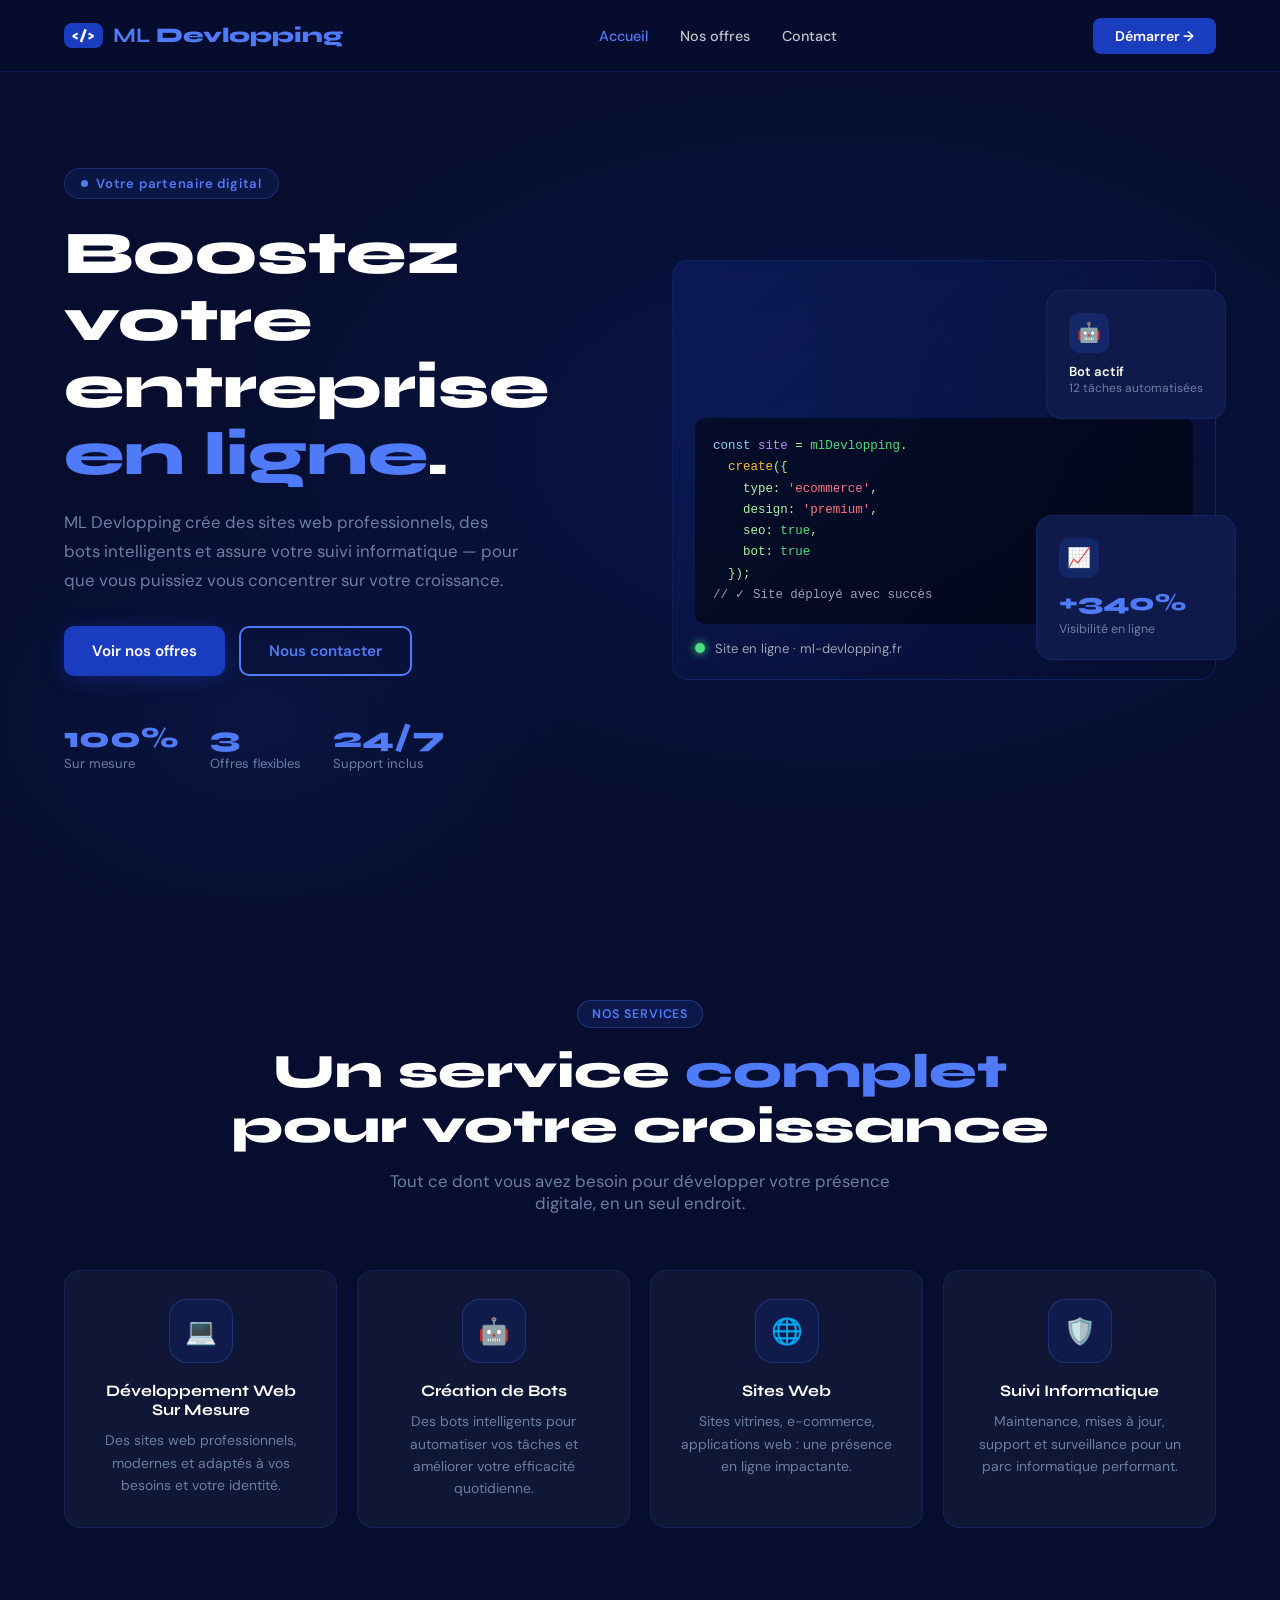
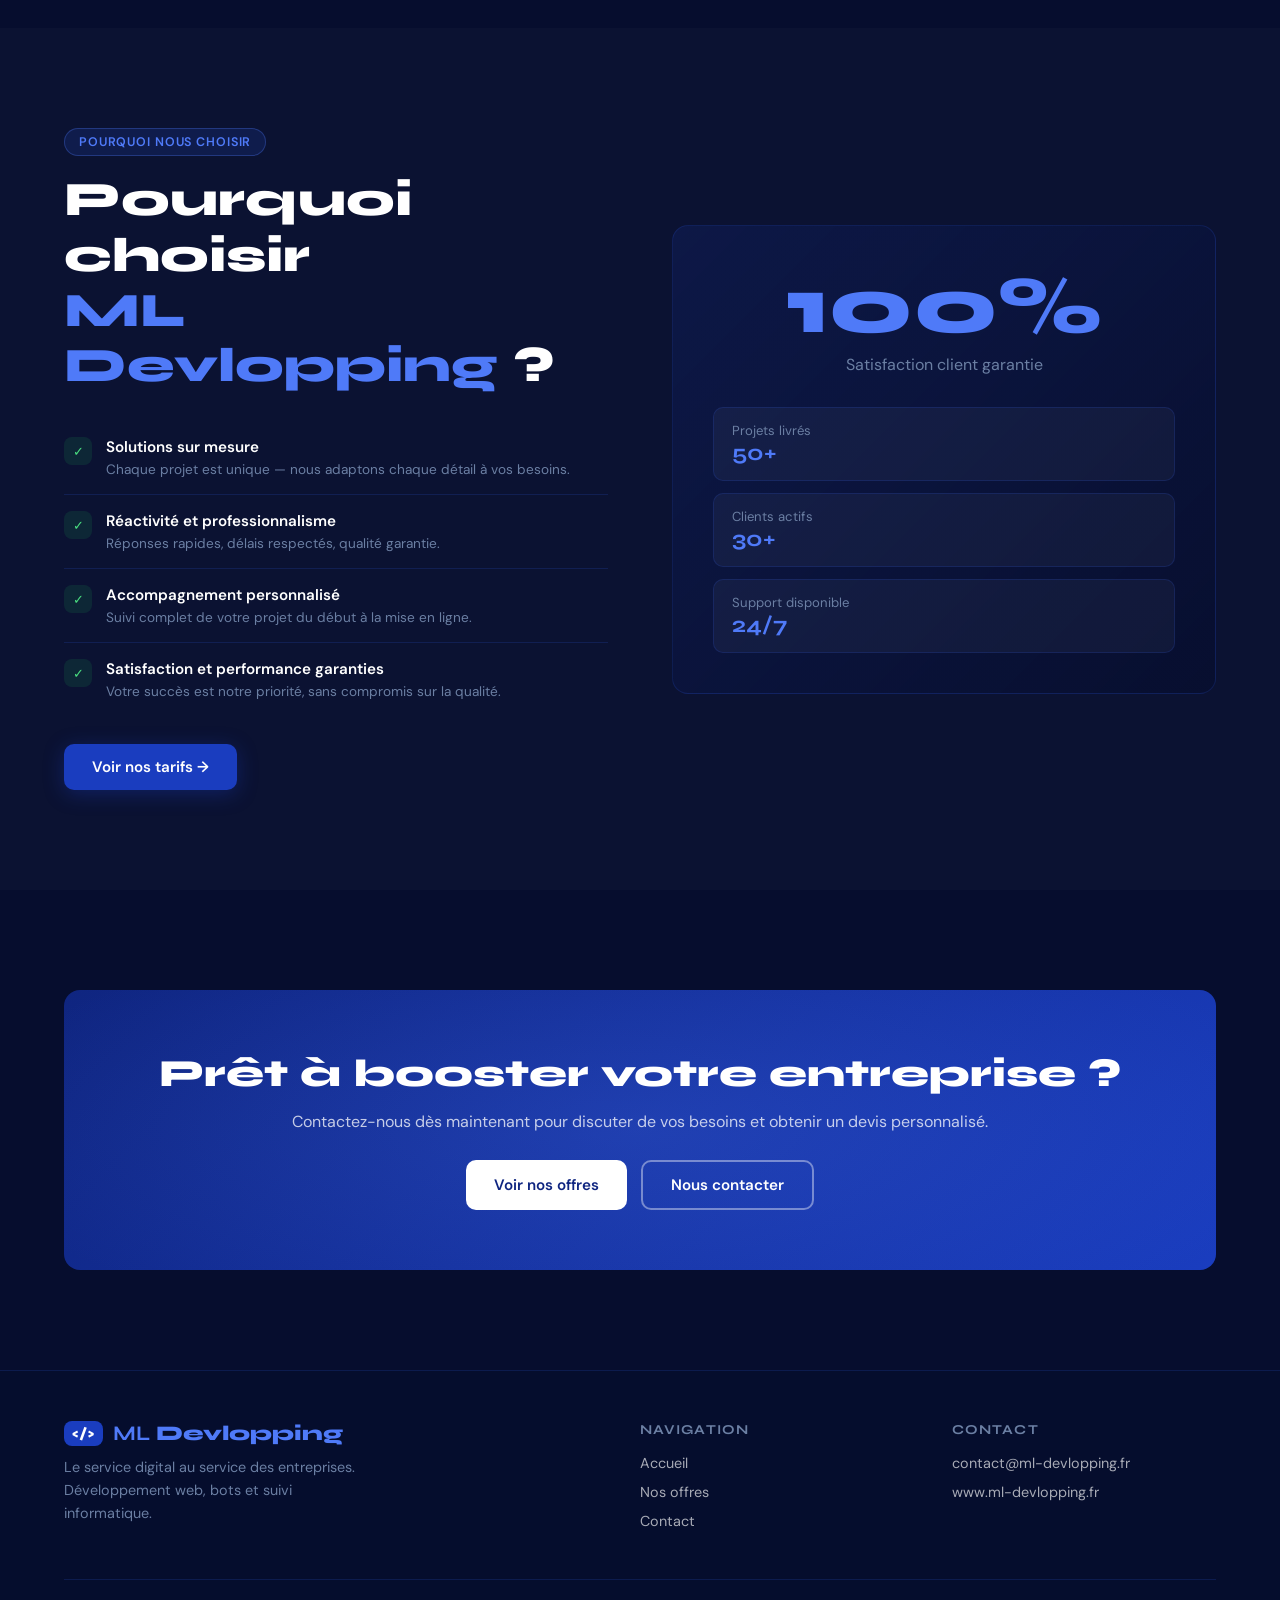
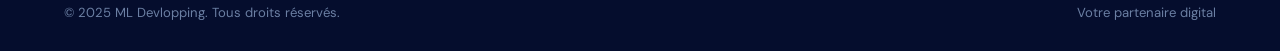
==== index.html @ a1ba8289 "Add files via upload" ====
<!DOCTYPE html>
<html lang="fr">
<head>
  <meta charset="UTF-8" />
  <meta name="viewport" content="width=device-width, initial-scale=1.0" />
  <title>ML Devlopping — Votre partenaire digital</title>
  <link rel="stylesheet" href="style.css" />
  <style>
    /* ── HERO ── */
    .hero {
      min-height: 100vh;
      display: flex; align-items: center;
      padding: 120px 5vw 80px;
      position: relative; overflow: hidden;
    }
    .hero-bg {
      position: absolute; inset: 0; z-index: 0;
      background:
        radial-gradient(ellipse 70% 60% at 65% 50%, rgba(26,61,191,0.18) 0%, transparent 70%),
        radial-gradient(ellipse 40% 40% at 20% 80%, rgba(45,91,227,0.1) 0%, transparent 60%),
        var(--dark);
    }
    .hero-grid {
      display: grid; grid-template-columns: 1fr 1fr;
      gap: 4rem; align-items: center; position: relative; z-index: 1;
      max-width: 1200px; margin: 0 auto; width: 100%;
    }
    .hero-eyebrow {
      display: inline-flex; align-items: center; gap: 8px;
      background: rgba(45,91,227,0.12);
      border: 1px solid rgba(79,122,248,0.25);
      padding: 6px 16px; border-radius: 20px;
      font-size: 0.82rem; font-weight: 600; color: var(--accent-light);
      margin-bottom: 22px; letter-spacing: .06em;
    }
    .hero-eyebrow .dot { width: 7px; height: 7px; background: var(--accent-light); border-radius: 50%; animation: pulse-glow 2s infinite; }
    .hero h1 {
      font-family: 'Syne', sans-serif; font-weight: 800;
      font-size: clamp(2.4rem, 5vw, 3.8rem); line-height: 1.1;
      margin-bottom: 20px;
    }
    .hero h1 em { font-style: normal; color: var(--accent-light); }
    .hero-sub { color: var(--text-muted); font-size: 1.05rem; line-height: 1.7; margin-bottom: 32px; max-width: 460px; }
    .hero-btns { display: flex; gap: 14px; flex-wrap: wrap; }
    .hero-stats { display: flex; gap: 32px; margin-top: 44px; }
    .stat-item h3 { font-family: 'Syne', sans-serif; font-size: 1.8rem; font-weight: 800; color: var(--accent-light); }
    .stat-item p { color: var(--text-muted); font-size: 0.82rem; }

    /* Hero visual */
    .hero-visual { position: relative; }
    .hero-card-stack { position: relative; height: 420px; }
    .hcard {
      position: absolute; background: rgba(255,255,255,0.05);
      border: 1px solid var(--border); border-radius: var(--radius);
      padding: 22px; backdrop-filter: blur(8px);
    }
    .hcard-main { width: 100%; height: 100%; top: 0; left: 0;
      background: linear-gradient(135deg, rgba(26,61,191,0.2), rgba(6,13,46,0.8));
      display: flex; flex-direction: column; justify-content: flex-end;
    }
    .hcard-main .code-preview {
      background: rgba(0,0,0,0.5); border-radius: 10px;
      padding: 18px; font-family: monospace; font-size: 0.78rem;
      color: #a5f3a5; line-height: 1.7; margin-bottom: 16px;
      overflow: hidden;
    }
    .hcard-float {
      width: 200px; bottom: 20px; right: -20px;
      background: var(--dark2); z-index: 2;
      animation: fadeUp .8s .4s both;
    }
    .hcard-float2 {
      width: 180px; top: 30px; right: -10px;
      background: var(--dark2); z-index: 2;
      animation: fadeUp .8s .6s both;
    }
    .hcard-float .price { font-family: 'Syne', sans-serif; font-size: 1.5rem; font-weight: 800; color: var(--accent-light); }
    .hcard-float .label { color: var(--text-muted); font-size: 0.78rem; margin-top: 4px; }
    .icon-circle {
      width: 40px; height: 40px; border-radius: 10px;
      background: rgba(45,91,227,0.2);
      display: flex; align-items: center; justify-content: center;
      font-size: 1.2rem; margin-bottom: 10px;
    }

    /* ── SERVICES ── */
    .services-grid {
      display: grid; grid-template-columns: repeat(4, 1fr);
      gap: 20px; margin-top: 56px;
    }
    .service-card { text-align: center; }
    .service-icon {
      width: 64px; height: 64px; margin: 0 auto 18px;
      background: rgba(26,61,191,0.15);
      border: 1px solid rgba(79,122,248,0.25);
      border-radius: 18px;
      display: flex; align-items: center; justify-content: center;
      font-size: 1.6rem; transition: all .3s;
    }
    .service-card:hover .service-icon {
      background: var(--primary);
      border-color: var(--accent);
      transform: scale(1.1);
    }
    .service-card h3 { font-family: 'Syne', sans-serif; font-weight: 700; font-size: 1rem; margin-bottom: 10px; }
    .service-card p { color: var(--text-muted); font-size: 0.87rem; line-height: 1.6; }

    /* ── WHY ── */
    .why-section { background: rgba(255,255,255,0.02); }
    .why-grid { display: grid; grid-template-columns: 1fr 1fr; gap: 4rem; align-items: center; }
    .why-list { list-style: none; margin-top: 28px; }
    .why-list li {
      display: flex; align-items: flex-start; gap: 14px;
      padding: 16px 0; border-bottom: 1px solid var(--border);
    }
    .why-list li:last-child { border-bottom: none; }
    .check { width: 28px; height: 28px; min-width: 28px; background: rgba(34,197,94,0.12); border-radius: 8px;
      display: flex; align-items: center; justify-content: center;
      color: #4ade80; font-size: 0.8rem; }
    .why-list li h4 { font-weight: 600; font-size: 0.95rem; margin-bottom: 4px; }
    .why-list li p { color: var(--text-muted); font-size: 0.85rem; }
    .why-visual {
      background: linear-gradient(135deg, rgba(26,61,191,0.15), rgba(6,13,46,0.6));
      border: 1px solid var(--border); border-radius: var(--radius);
      padding: 40px; text-align: center;
    }
    .big-stat { font-family: 'Syne', sans-serif; font-size: 5rem; font-weight: 800; color: var(--accent-light); line-height: 1; }
    .big-stat-label { color: var(--text-muted); font-size: 1rem; margin-top: 8px; }

    /* ── CTA BANNER ── */
    .cta-banner {
      background: linear-gradient(135deg, var(--primary-dark), var(--primary));
      border-radius: var(--radius); padding: 60px;
      text-align: center; position: relative; overflow: hidden;
    }
    .cta-banner::before {
      content: ''; position: absolute; inset: 0;
      background: radial-gradient(ellipse 60% 80% at 50% 50%, rgba(79,122,248,0.2), transparent);
    }
    .cta-banner h2 { font-family: 'Syne', sans-serif; font-size: clamp(1.8rem,3vw,2.6rem); font-weight: 800; margin-bottom: 14px; position: relative; }
    .cta-banner p { color: rgba(255,255,255,0.75); margin-bottom: 28px; position: relative; }
    .cta-banner .btn { position: relative; }

    @media(max-width: 900px) {
      .hero-grid { grid-template-columns: 1fr; }
      .hero-visual { display: none; }
      .services-grid { grid-template-columns: 1fr 1fr; }
      .why-grid { grid-template-columns: 1fr; }
    }
  </style>
</head>
<body>

<nav>
  <a href="index.html" class="nav-logo">
    <span class="logo-icon">&lt;/&gt;</span>
    <span><b>ML</b> Devlopping</span>
  </a>
  <ul class="nav-links">
    <li><a href="index.html" class="active">Accueil</a></li>
    <li><a href="shop.html">Nos offres</a></li>
    <li><a href="contact.html">Contact</a></li>
  </ul>
  <a href="shop.html" class="nav-cta">Démarrer →</a>
</nav>

<!-- HERO -->
<section class="hero">
  <div class="hero-bg"></div>
  <div class="hero-grid">
    <div>
      <div class="hero-eyebrow animate-in"><span class="dot"></span> Votre partenaire digital</div>
      <h1 class="animate-in delay-1">Boostez votre<br>entreprise <em>en ligne</em>.</h1>
      <p class="hero-sub animate-in delay-2">ML Devlopping crée des sites web professionnels, des bots intelligents et assure votre suivi informatique — pour que vous puissiez vous concentrer sur votre croissance.</p>
      <div class="hero-btns animate-in delay-3">
        <a href="shop.html" class="btn btn-primary">Voir nos offres</a>
        <a href="contact.html" class="btn btn-outline">Nous contacter</a>
      </div>
      <div class="hero-stats animate-in delay-4">
        <div class="stat-item"><h3>100%</h3><p>Sur mesure</p></div>
        <div class="stat-item"><h3>3</h3><p>Offres flexibles</p></div>
        <div class="stat-item"><h3>24/7</h3><p>Support inclus</p></div>
      </div>
    </div>
    <div class="hero-visual animate-in delay-2">
      <div class="hero-card-stack">
        <div class="hcard hcard-main">
          <div class="code-preview">
<span style="color:#7dd3fc">const</span> <span style="color:#c084fc">site</span> = <span style="color:#4ade80">mlDevlopping</span>.<br>
&nbsp;&nbsp;<span style="color:#fbbf24">create</span>({<br>
&nbsp;&nbsp;&nbsp;&nbsp;type: <span style="color:#fb7185">'ecommerce'</span>,<br>
&nbsp;&nbsp;&nbsp;&nbsp;design: <span style="color:#fb7185">'premium'</span>,<br>
&nbsp;&nbsp;&nbsp;&nbsp;seo: <span style="color:#4ade80">true</span>,<br>
&nbsp;&nbsp;&nbsp;&nbsp;bot: <span style="color:#4ade80">true</span><br>
&nbsp;&nbsp;});<br>
<span style="color:#94a3b8">// ✓ Site déployé avec succès</span>
          </div>
          <div style="display:flex;gap:10px;align-items:center">
            <div style="width:10px;height:10px;border-radius:50%;background:#4ade80;box-shadow:0 0 8px #4ade80"></div>
            <span style="font-size:0.82rem;color:rgba(255,255,255,0.6)">Site en ligne · ml-devlopping.fr</span>
          </div>
        </div>
        <div class="hcard hcard-float2">
          <div class="icon-circle">🤖</div>
          <div style="font-size:0.82rem;font-weight:600">Bot actif</div>
          <div style="color:var(--text-muted);font-size:0.75rem">12 tâches automatisées</div>
        </div>
        <div class="hcard hcard-float">
          <div class="icon-circle">📈</div>
          <div class="price">+340%</div>
          <div class="label">Visibilité en ligne</div>
        </div>
      </div>
    </div>
  </div>
</section>

<!-- SERVICES -->
<section>
  <div style="max-width:1200px;margin:0 auto">
    <div style="text-align:center">
      <span class="section-tag">Nos services</span>
      <h2 class="section-title">Un service <span class="text-accent">complet</span><br>pour votre croissance</h2>
      <p class="section-subtitle" style="margin:0 auto">Tout ce dont vous avez besoin pour développer votre présence digitale, en un seul endroit.</p>
    </div>
    <div class="services-grid">
      <div class="card service-card animate-in">
        <div class="service-icon">💻</div>
        <h3>Développement Web Sur Mesure</h3>
        <p>Des sites web professionnels, modernes et adaptés à vos besoins et votre identité.</p>
      </div>
      <div class="card service-card animate-in delay-1">
        <div class="service-icon">🤖</div>
        <h3>Création de Bots</h3>
        <p>Des bots intelligents pour automatiser vos tâches et améliorer votre efficacité quotidienne.</p>
      </div>
      <div class="card service-card animate-in delay-2">
        <div class="service-icon">🌐</div>
        <h3>Sites Web</h3>
        <p>Sites vitrines, e-commerce, applications web : une présence en ligne impactante.</p>
      </div>
      <div class="card service-card animate-in delay-3">
        <div class="service-icon">🛡️</div>
        <h3>Suivi Informatique</h3>
        <p>Maintenance, mises à jour, support et surveillance pour un parc informatique performant.</p>
      </div>
    </div>
  </div>
</section>

<!-- WHY ML DEVLOPPING -->
<section class="why-section">
  <div style="max-width:1200px;margin:0 auto">
    <div class="why-grid">
      <div>
        <span class="section-tag">Pourquoi nous choisir</span>
        <h2 class="section-title">Pourquoi choisir<br><span class="text-accent">ML Devlopping</span> ?</h2>
        <ul class="why-list">
          <li>
            <div class="check">✓</div>
            <div><h4>Solutions sur mesure</h4><p>Chaque projet est unique — nous adaptons chaque détail à vos besoins.</p></div>
          </li>
          <li>
            <div class="check">✓</div>
            <div><h4>Réactivité et professionnalisme</h4><p>Réponses rapides, délais respectés, qualité garantie.</p></div>
          </li>
          <li>
            <div class="check">✓</div>
            <div><h4>Accompagnement personnalisé</h4><p>Suivi complet de votre projet du début à la mise en ligne.</p></div>
          </li>
          <li>
            <div class="check">✓</div>
            <div><h4>Satisfaction et performance garanties</h4><p>Votre succès est notre priorité, sans compromis sur la qualité.</p></div>
          </li>
        </ul>
        <a href="shop.html" class="btn btn-primary" style="margin-top:28px">Voir nos tarifs →</a>
      </div>
      <div class="why-visual">
        <div class="big-stat">100%</div>
        <div class="big-stat-label">Satisfaction client garantie</div>
        <div style="margin-top:32px;display:flex;flex-direction:column;gap:12px">
          <div style="background:rgba(255,255,255,0.04);border:1px solid var(--border);border-radius:10px;padding:14px 18px;text-align:left">
            <div style="font-size:0.82rem;color:var(--text-muted)">Projets livrés</div>
            <div style="font-family:'Syne',sans-serif;font-size:1.4rem;font-weight:700;color:var(--accent-light)">50+</div>
          </div>
          <div style="background:rgba(255,255,255,0.04);border:1px solid var(--border);border-radius:10px;padding:14px 18px;text-align:left">
            <div style="font-size:0.82rem;color:var(--text-muted)">Clients actifs</div>
            <div style="font-family:'Syne',sans-serif;font-size:1.4rem;font-weight:700;color:var(--accent-light)">30+</div>
          </div>
          <div style="background:rgba(255,255,255,0.04);border:1px solid var(--border);border-radius:10px;padding:14px 18px;text-align:left">
            <div style="font-size:0.82rem;color:var(--text-muted)">Support disponible</div>
            <div style="font-family:'Syne',sans-serif;font-size:1.4rem;font-weight:700;color:var(--accent-light)">24/7</div>
          </div>
        </div>
      </div>
    </div>
  </div>
</section>

<!-- CTA -->
<section>
  <div style="max-width:1200px;margin:0 auto">
    <div class="cta-banner">
      <h2>Prêt à booster votre entreprise ?</h2>
      <p>Contactez-nous dès maintenant pour discuter de vos besoins et obtenir un devis personnalisé.</p>
      <div style="display:flex;gap:14px;justify-content:center;flex-wrap:wrap">
        <a href="shop.html" class="btn btn-white">Voir nos offres</a>
        <a href="contact.html" class="btn btn-outline" style="color:white;border-color:rgba(255,255,255,0.4)">Nous contacter</a>
      </div>
    </div>
  </div>
</section>

<footer>
  <div class="footer-grid">
    <div class="footer-brand">
      <a href="index.html" class="nav-logo" style="text-decoration:none;display:inline-flex">
        <span class="logo-icon">&lt;/&gt;</span>
        <span><b>ML</b> Devlopping</span>
      </a>
      <p>Le service digital au service des entreprises. Développement web, bots et suivi informatique.</p>
    </div>
    <div class="footer-col">
      <h4>Navigation</h4>
      <ul>
        <li><a href="index.html">Accueil</a></li>
        <li><a href="shop.html">Nos offres</a></li>
        <li><a href="contact.html">Contact</a></li>
      </ul>
    </div>
    <div class="footer-col">
      <h4>Contact</h4>
      <ul>
        <li><a href="mailto:contact@ml-devlopping.fr">contact@ml-devlopping.fr</a></li>
        <li><a href="https://ml-devlopping.fr">www.ml-devlopping.fr</a></li>
      </ul>
    </div>
  </div>
  <div class="footer-bottom">
    <p>© 2025 ML Devlopping. Tous droits réservés.</p>
    <p>Votre partenaire digital</p>
  </div>
</footer>

</body>
</html>
---- style.css ----
@import url('https://fonts.googleapis.com/css2?family=Syne:wght@400;600;700;800&family=DM+Sans:wght@300;400;500;600&display=swap');

:root {
  --primary: #1a3dbf;
  --primary-dark: #0f2580;
  --accent: #2d5be3;
  --accent-light: #4f7af8;
  --dark: #060d2e;
  --dark2: #0d1a4a;
  --white: #ffffff;
  --gray: #f0f3ff;
  --text-muted: #6b7fa3;
  --success: #22c55e;
  --warning: #f59e0b;
  --danger: #ef4444;
  --border: rgba(45, 91, 227, 0.18);
  --shadow: 0 8px 40px rgba(26, 61, 191, 0.13);
  --shadow-lg: 0 20px 60px rgba(6, 13, 46, 0.22);
  --radius: 16px;
  --radius-sm: 10px;
}

*, *::before, *::after { box-sizing: border-box; margin: 0; padding: 0; }

html { scroll-behavior: smooth; }

body {
  font-family: 'DM Sans', sans-serif;
  background: var(--dark);
  color: var(--white);
  min-height: 100vh;
  overflow-x: hidden;
}

/* ── NAV ── */
nav {
  position: fixed; top: 0; left: 0; right: 0; z-index: 100;
  display: flex; align-items: center; justify-content: space-between;
  padding: 0 5vw;
  height: 72px;
  background: rgba(6, 13, 46, 0.85);
  backdrop-filter: blur(16px);
  border-bottom: 1px solid var(--border);
}

.nav-logo {
  display: flex; align-items: center; gap: 10px;
  font-family: 'Syne', sans-serif; font-weight: 800; font-size: 1.3rem;
  color: var(--white); text-decoration: none;
}
.nav-logo span { color: var(--accent-light); }
.nav-logo .logo-icon {
  background: var(--primary);
  border-radius: 8px;
  padding: 4px 8px;
  font-size: 0.85rem;
  color: white;
}

.nav-links { display: flex; gap: 2rem; list-style: none; }
.nav-links a {
  color: rgba(255,255,255,0.75); text-decoration: none;
  font-size: 0.9rem; font-weight: 500;
  transition: color .2s;
}
.nav-links a:hover, .nav-links a.active { color: var(--accent-light); }

.nav-cta {
  background: var(--primary); color: white;
  padding: 9px 22px; border-radius: 8px;
  text-decoration: none; font-weight: 600; font-size: 0.88rem;
  transition: background .2s, transform .15s;
}
.nav-cta:hover { background: var(--accent); transform: translateY(-1px); }

/* ── BUTTONS ── */
.btn {
  display: inline-flex; align-items: center; justify-content: center; gap: 8px;
  padding: 13px 28px; border-radius: var(--radius-sm);
  font-family: 'DM Sans', sans-serif; font-weight: 600; font-size: 0.95rem;
  cursor: pointer; border: none; text-decoration: none;
  transition: all .2s;
}
.btn-primary {
  background: var(--primary); color: white;
  box-shadow: 0 4px 20px rgba(26, 61, 191, 0.35);
}
.btn-primary:hover { background: var(--accent); transform: translateY(-2px); box-shadow: 0 8px 30px rgba(26, 61, 191, 0.5); }
.btn-outline {
  background: transparent; color: var(--accent-light);
  border: 2px solid var(--accent-light);
}
.btn-outline:hover { background: rgba(79,122,248,0.1); transform: translateY(-2px); }
.btn-white {
  background: white; color: var(--primary-dark);
}
.btn-white:hover { background: var(--gray); transform: translateY(-2px); }

/* ── SECTION ── */
section { padding: 100px 5vw; }
.section-tag {
  display: inline-block;
  background: rgba(45, 91, 227, 0.15);
  color: var(--accent-light);
  border: 1px solid rgba(79,122,248,0.3);
  padding: 5px 14px; border-radius: 20px;
  font-size: 0.78rem; font-weight: 600; letter-spacing: .07em;
  text-transform: uppercase; margin-bottom: 16px;
}
.section-title {
  font-family: 'Syne', sans-serif; font-weight: 800;
  font-size: clamp(2rem, 4vw, 3rem);
  line-height: 1.15;
  margin-bottom: 16px;
}
.section-subtitle { color: var(--text-muted); font-size: 1.05rem; max-width: 520px; }
.text-accent { color: var(--accent-light); }

/* ── CARDS ── */
.card {
  background: rgba(255,255,255,0.04);
  border: 1px solid var(--border);
  border-radius: var(--radius);
  padding: 28px;
  transition: border-color .2s, transform .2s, box-shadow .2s;
}
.card:hover {
  border-color: rgba(79,122,248,0.4);
  transform: translateY(-4px);
  box-shadow: var(--shadow);
}

/* ── FOOTER ── */
footer {
  background: rgba(6,13,46,0.95);
  border-top: 1px solid var(--border);
  padding: 50px 5vw 30px;
}
.footer-grid {
  display: grid; grid-template-columns: 2fr 1fr 1fr;
  gap: 3rem; margin-bottom: 40px;
}
.footer-brand p { color: var(--text-muted); font-size: 0.9rem; margin-top: 10px; line-height: 1.6; max-width: 300px; }
.footer-col h4 { font-family: 'Syne', sans-serif; font-size: 0.85rem; font-weight: 700; letter-spacing: .08em; text-transform: uppercase; color: var(--text-muted); margin-bottom: 14px; }
.footer-col ul { list-style: none; }
.footer-col ul li { margin-bottom: 8px; }
.footer-col ul a { color: rgba(255,255,255,0.65); text-decoration: none; font-size: 0.9rem; transition: color .2s; }
.footer-col ul a:hover { color: var(--accent-light); }
.footer-bottom { border-top: 1px solid var(--border); padding-top: 24px; display: flex; justify-content: space-between; align-items: center; }
.footer-bottom p { color: var(--text-muted); font-size: 0.82rem; }

/* ── FORM STYLES ── */
.form-group { margin-bottom: 20px; }
.form-group label { display: block; font-size: 0.87rem; font-weight: 600; color: rgba(255,255,255,0.8); margin-bottom: 7px; }
.form-group input, .form-group textarea, .form-group select {
  width: 100%; background: rgba(255,255,255,0.06);
  border: 1px solid var(--border); border-radius: var(--radius-sm);
  color: white; padding: 12px 16px;
  font-family: 'DM Sans', sans-serif; font-size: 0.93rem;
  transition: border-color .2s;
}
.form-group input::placeholder, .form-group textarea::placeholder { color: var(--text-muted); }
.form-group input:focus, .form-group textarea:focus, .form-group select:focus {
  outline: none; border-color: var(--accent-light);
  background: rgba(255,255,255,0.08);
}
.form-group select option { background: var(--dark2); }
.form-row { display: grid; grid-template-columns: 1fr 1fr; gap: 16px; }

/* ── ALERT / TOAST ── */
.alert {
  padding: 14px 18px; border-radius: var(--radius-sm);
  font-size: 0.9rem; font-weight: 500; margin-bottom: 16px;
  display: none;
}
.alert.success { background: rgba(34,197,94,0.12); border: 1px solid rgba(34,197,94,0.3); color: #4ade80; display: block; }
.alert.error { background: rgba(239,68,68,0.12); border: 1px solid rgba(239,68,68,0.3); color: #f87171; display: block; }

/* ── BADGE STATUS ── */
.badge {
  display: inline-block; padding: 4px 12px; border-radius: 20px;
  font-size: 0.75rem; font-weight: 600;
}
.badge-pending { background: rgba(245,158,11,0.15); color: #fbbf24; border: 1px solid rgba(245,158,11,0.3); }
.badge-progress { background: rgba(59,130,246,0.15); color: #60a5fa; border: 1px solid rgba(59,130,246,0.3); }
.badge-prep { background: rgba(168,85,247,0.15); color: #c084fc; border: 1px solid rgba(168,85,247,0.3); }
.badge-final { background: rgba(236,72,153,0.15); color: #f472b6; border: 1px solid rgba(236,72,153,0.3); }
.badge-done { background: rgba(34,197,94,0.15); color: #4ade80; border: 1px solid rgba(34,197,94,0.3); }

/* ── MODAL ── */
.modal-overlay {
  position: fixed; inset: 0; z-index: 200;
  background: rgba(0,0,0,0.7); backdrop-filter: blur(6px);
  display: flex; align-items: center; justify-content: center;
  opacity: 0; pointer-events: none; transition: opacity .25s;
}
.modal-overlay.open { opacity: 1; pointer-events: all; }
.modal {
  background: var(--dark2); border: 1px solid var(--border);
  border-radius: var(--radius); padding: 36px;
  width: min(480px, 92vw);
  transform: translateY(20px); transition: transform .25s;
}
.modal-overlay.open .modal { transform: translateY(0); }
.modal h2 { font-family: 'Syne', sans-serif; font-size: 1.4rem; margin-bottom: 6px; }
.modal p { color: var(--text-muted); font-size: 0.9rem; margin-bottom: 24px; }
.modal-close {
  float: right; background: none; border: none;
  color: var(--text-muted); font-size: 1.4rem; cursor: pointer;
  margin-top: -4px;
}

/* ── RESPONSIVE ── */
@media(max-width: 768px) {
  .nav-links { display: none; }
  .footer-grid { grid-template-columns: 1fr; }
  .form-row { grid-template-columns: 1fr; }
  section { padding: 70px 5vw; }
}

/* ── ANIMATIONS ── */
@keyframes fadeUp {
  from { opacity: 0; transform: translateY(30px); }
  to   { opacity: 1; transform: translateY(0); }
}
@keyframes pulse-glow {
  0%, 100% { box-shadow: 0 0 20px rgba(45,91,227,0.3); }
  50% { box-shadow: 0 0 40px rgba(45,91,227,0.6); }
}
.animate-in { animation: fadeUp .6s ease both; }
.delay-1 { animation-delay: .1s; }
.delay-2 { animation-delay: .2s; }
.delay-3 { animation-delay: .3s; }
.delay-4 { animation-delay: .4s; }
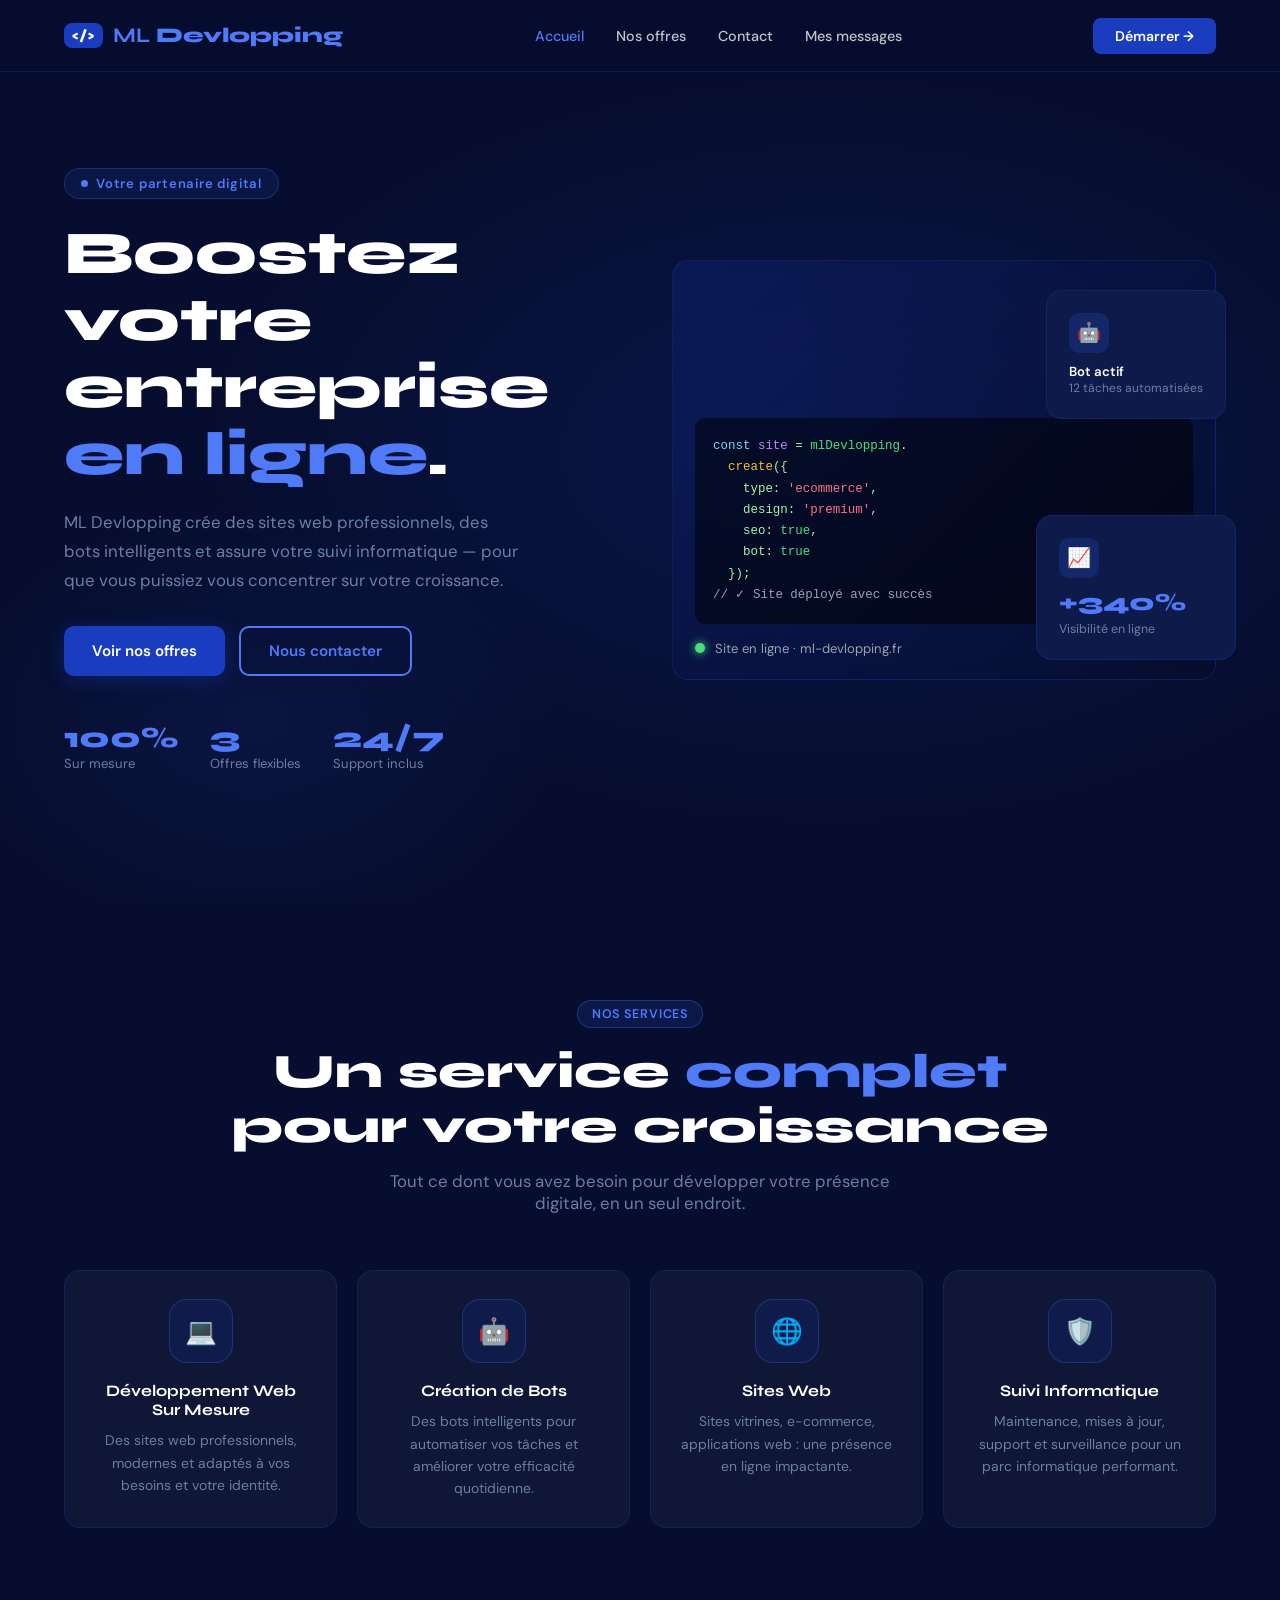
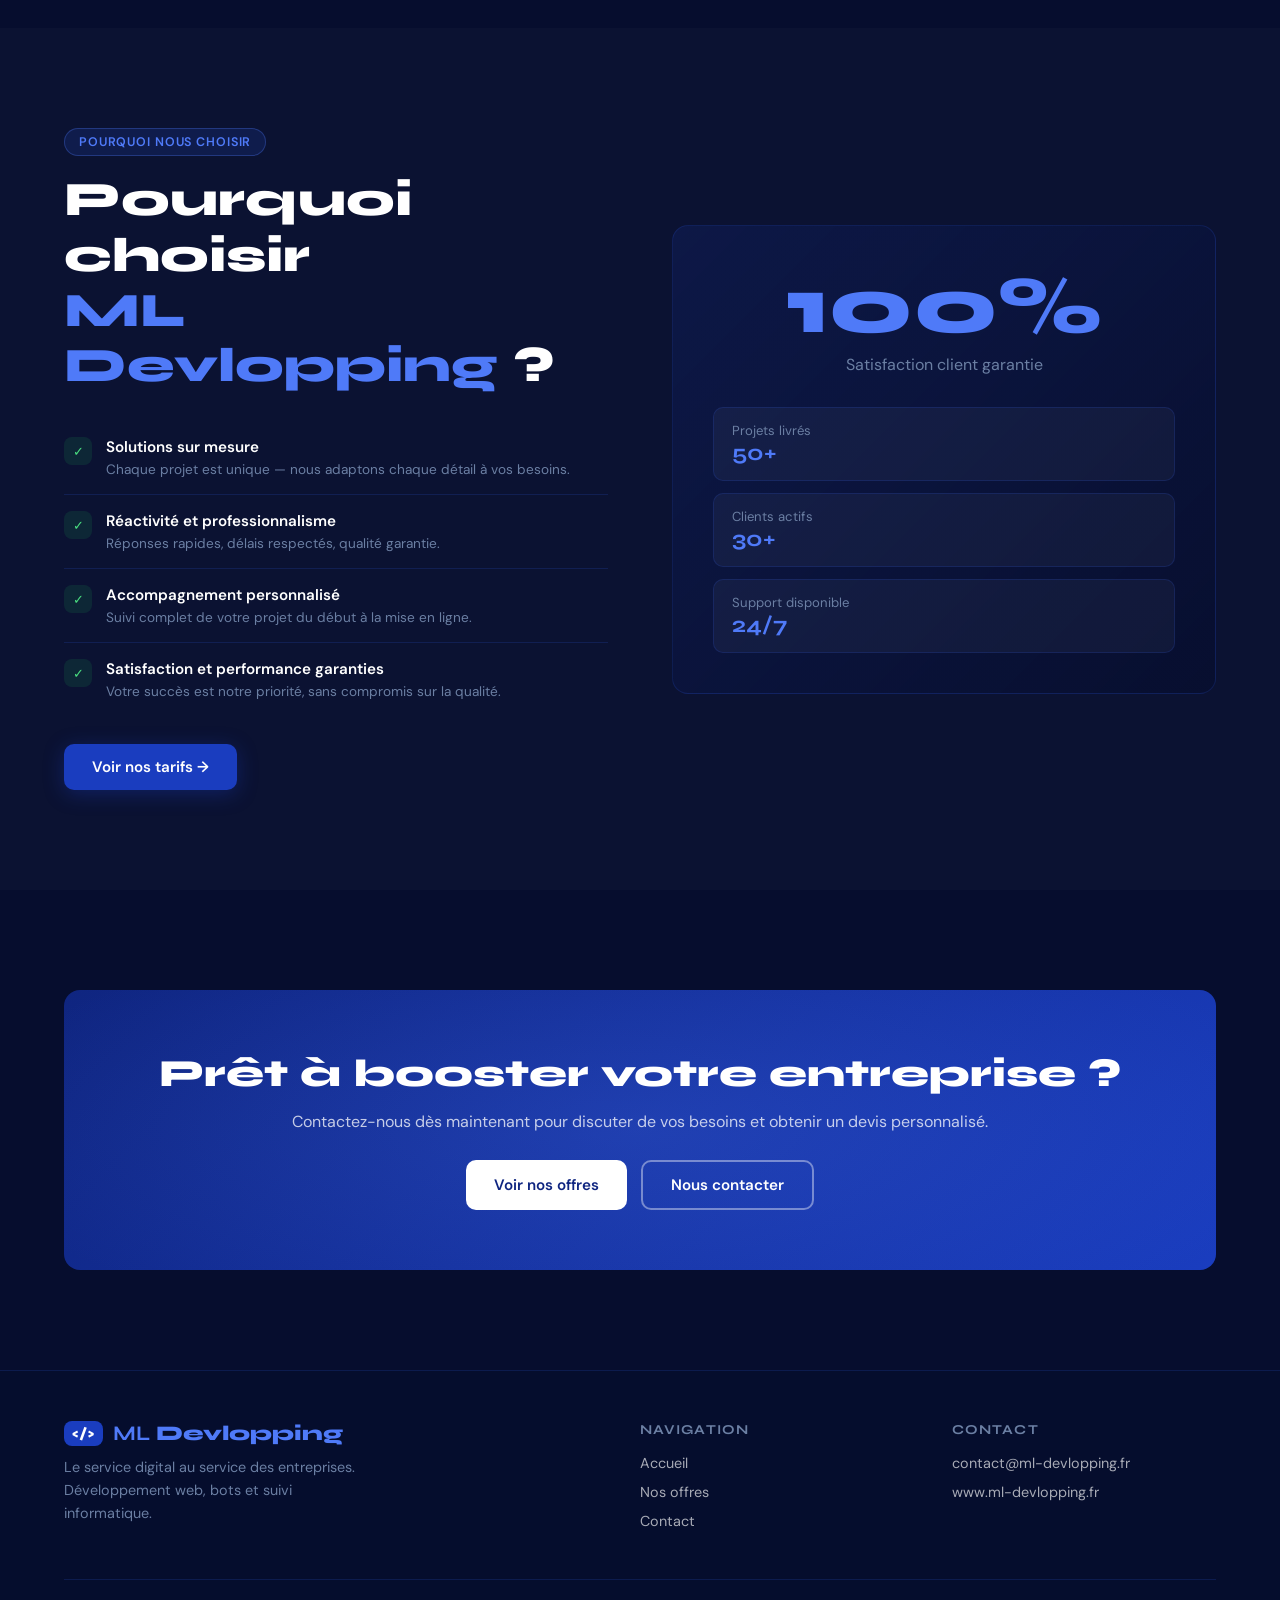
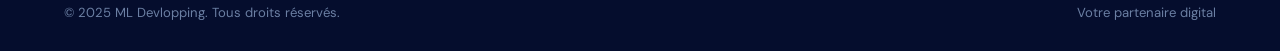
==== commit 5ce0563d: "Add 'Mes messages' link to navigation" ====
--- a/index.html
+++ b/index.html
@@ -160,6 +160,7 @@
     <li><a href="index.html" class="active">Accueil</a></li>
     <li><a href="shop.html">Nos offres</a></li>
     <li><a href="contact.html">Contact</a></li>
+    <li><a href="messages.html">Mes messages</a></li>
   </ul>
   <a href="shop.html" class="nav-cta">Démarrer →</a>
 </nav>
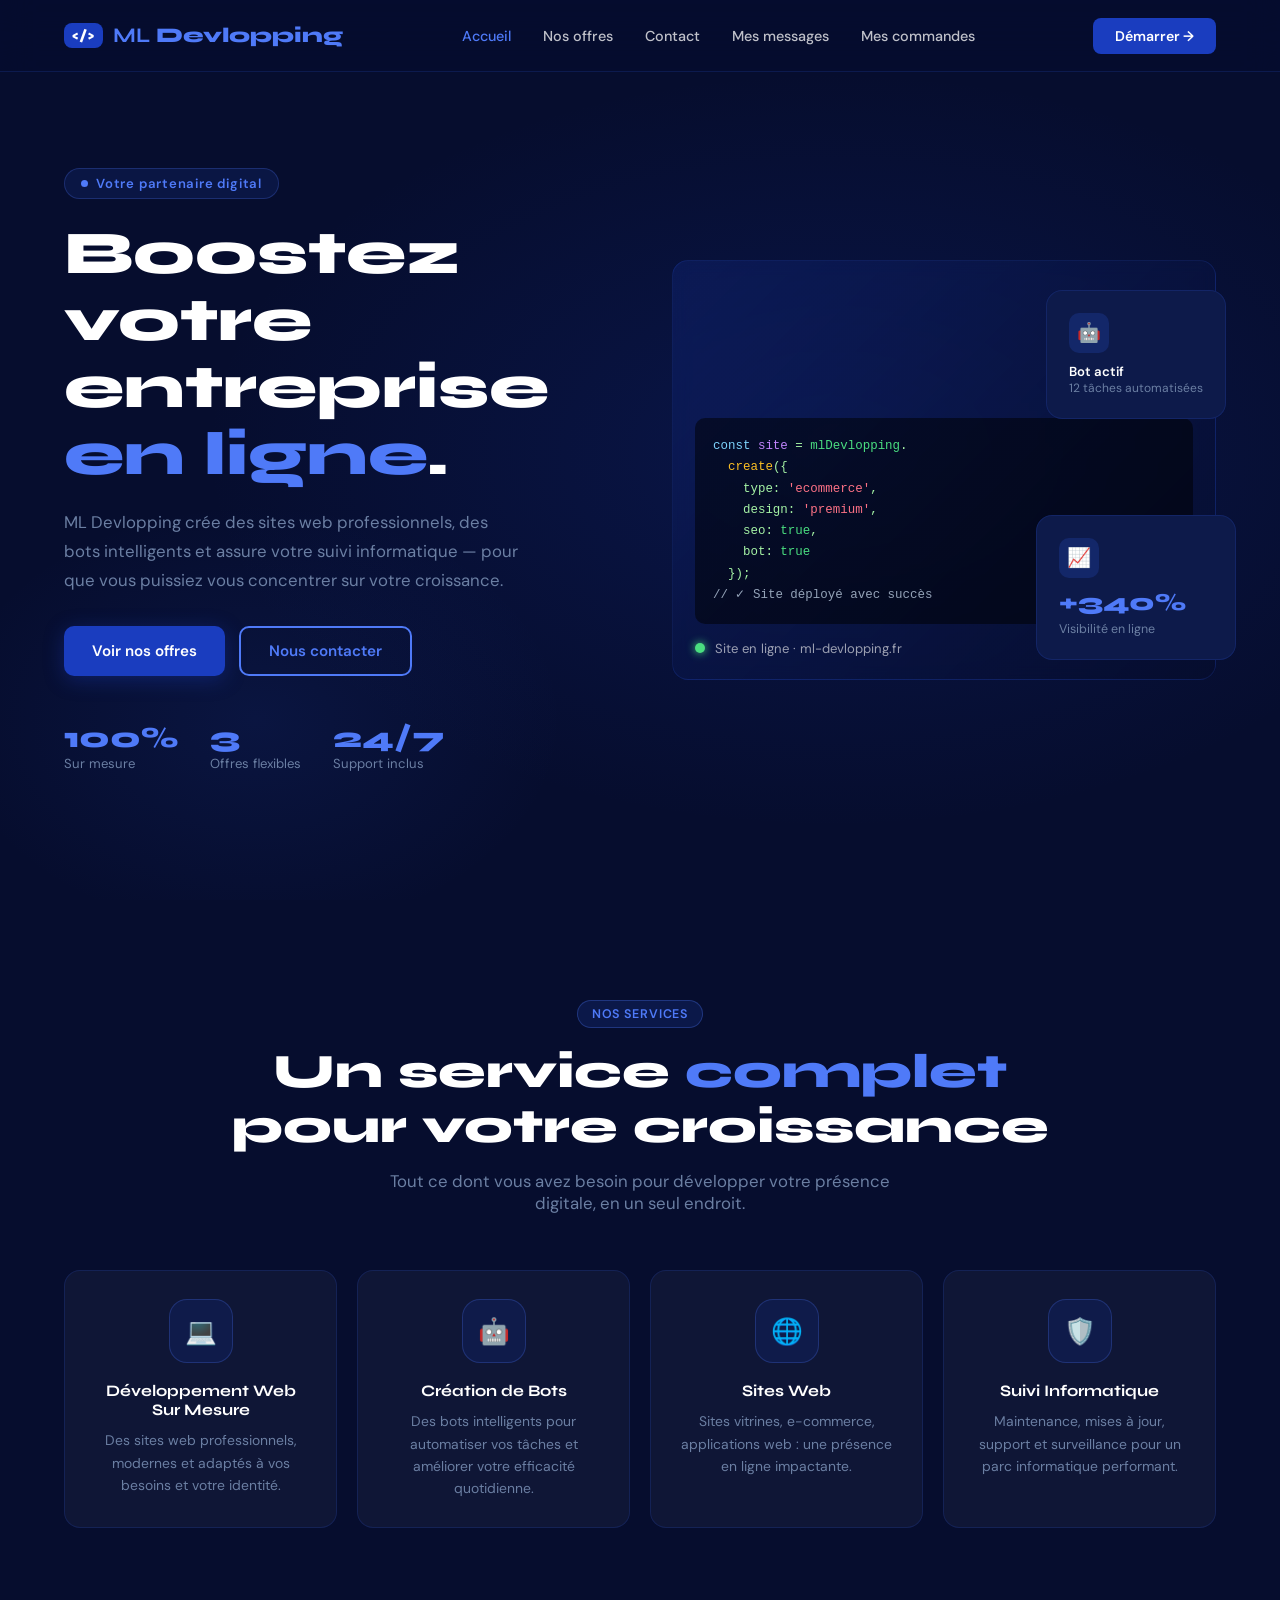
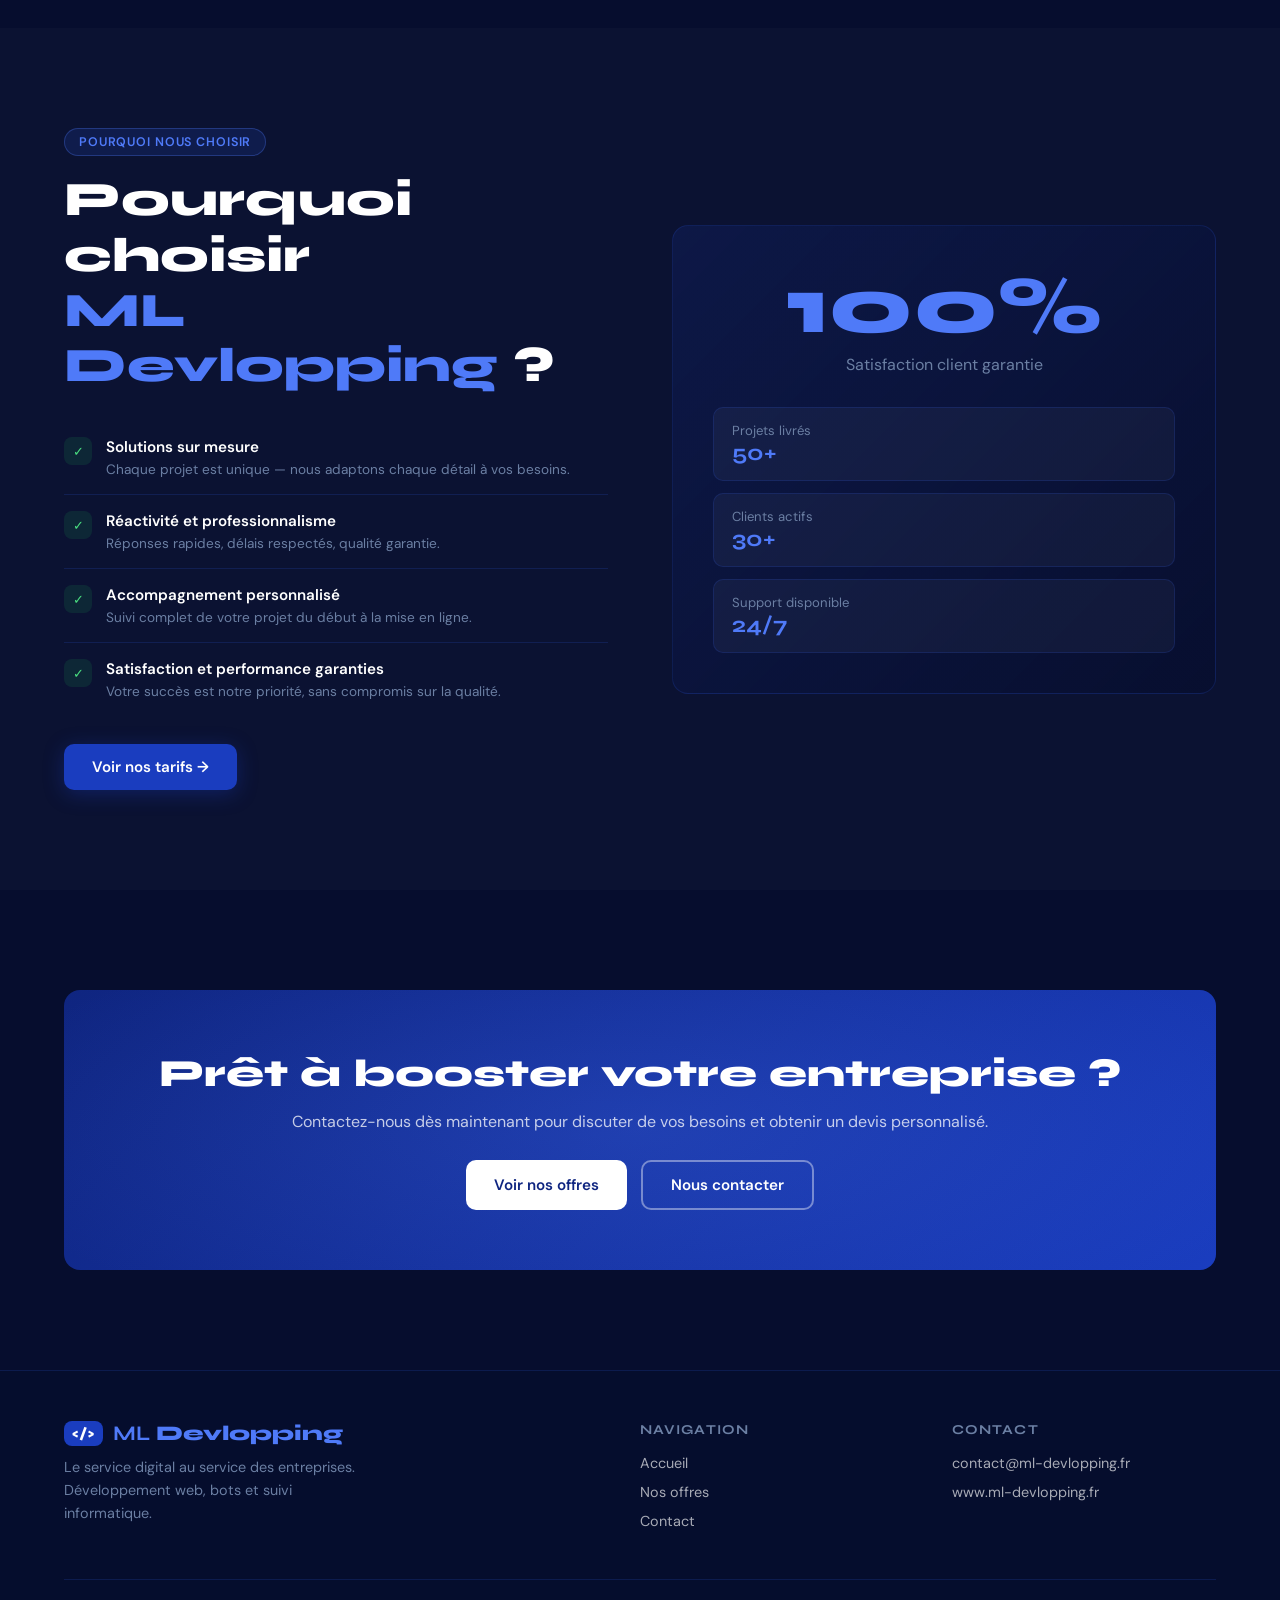
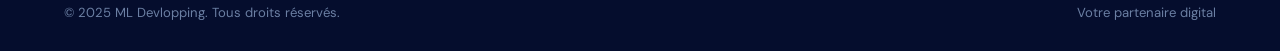
==== commit cab408d4: "Add 'Mes commandes' link to navigation" ====
--- a/index.html
+++ b/index.html
@@ -161,6 +161,7 @@
     <li><a href="shop.html">Nos offres</a></li>
     <li><a href="contact.html">Contact</a></li>
     <li><a href="messages.html">Mes messages</a></li>
+    <li><a href="order-confirm.html">Mes commandes</a></li>
   </ul>
   <a href="shop.html" class="nav-cta">Démarrer →</a>
 </nav>
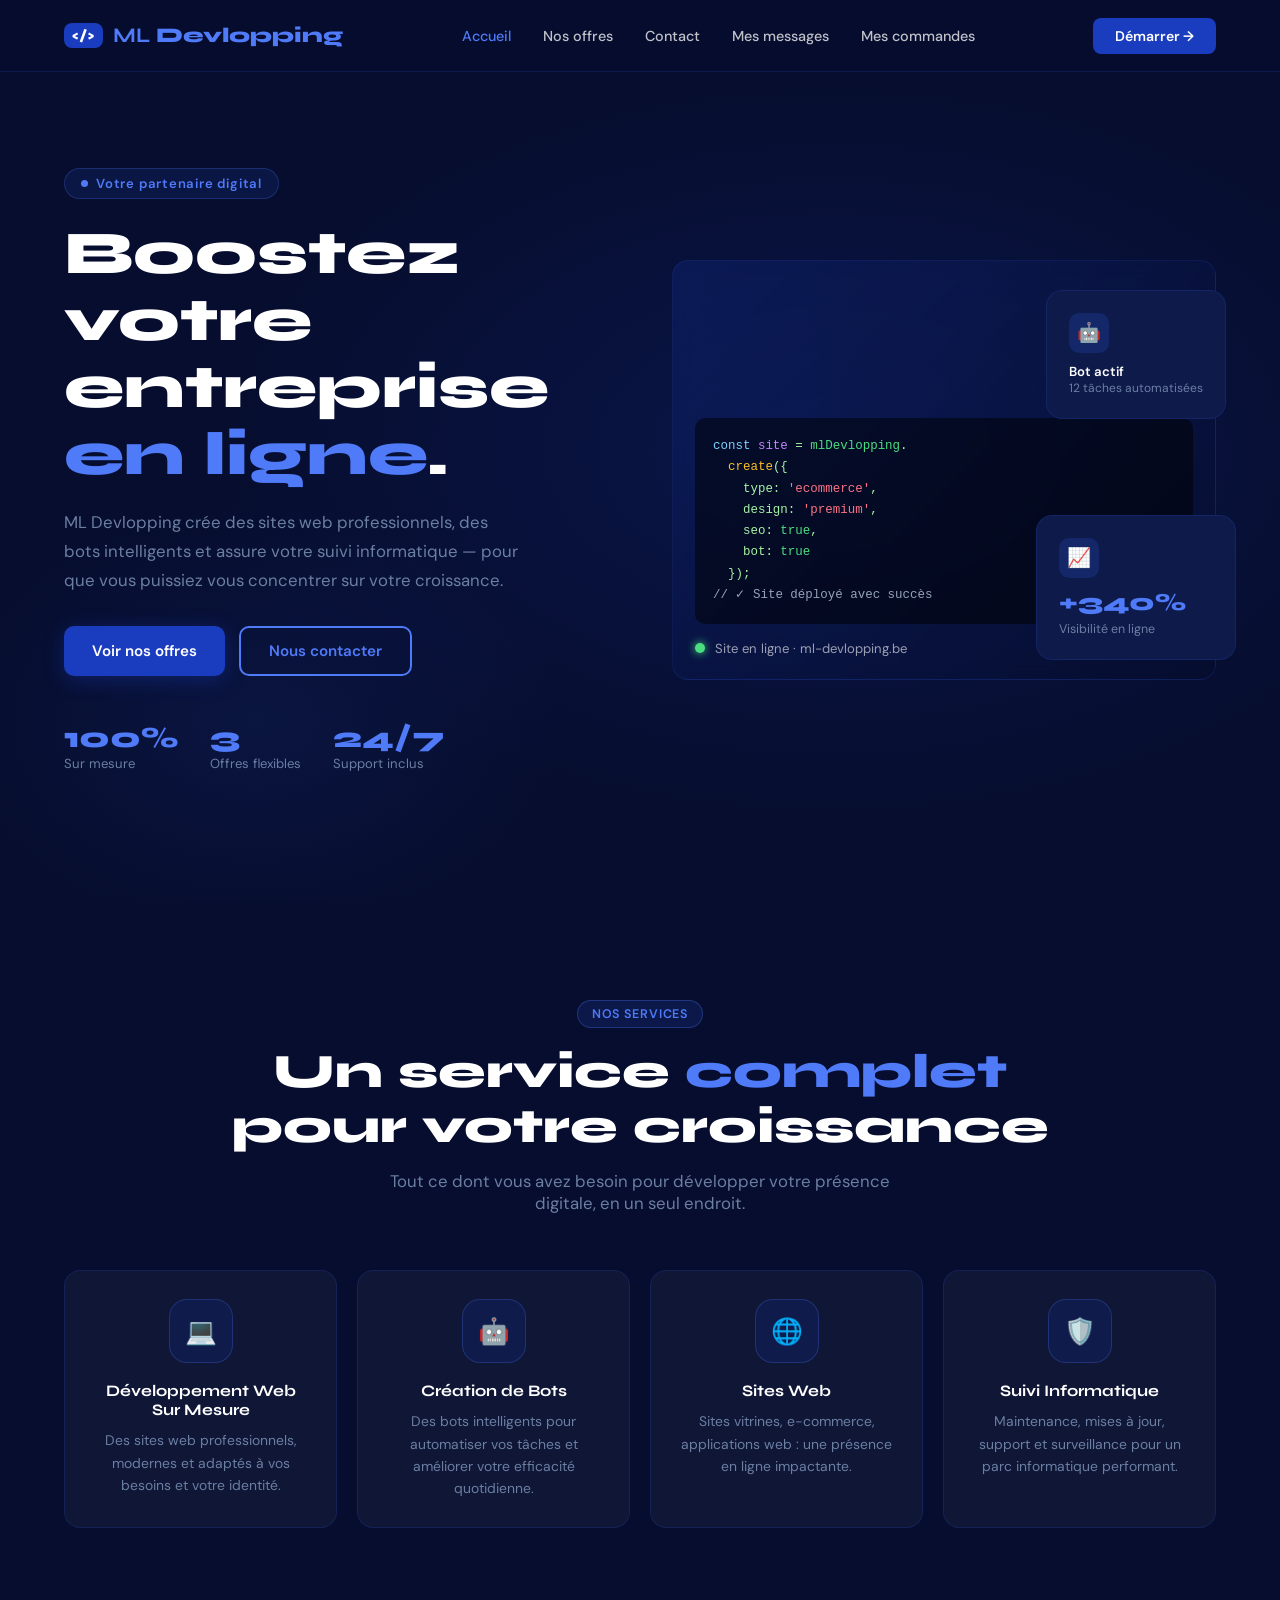
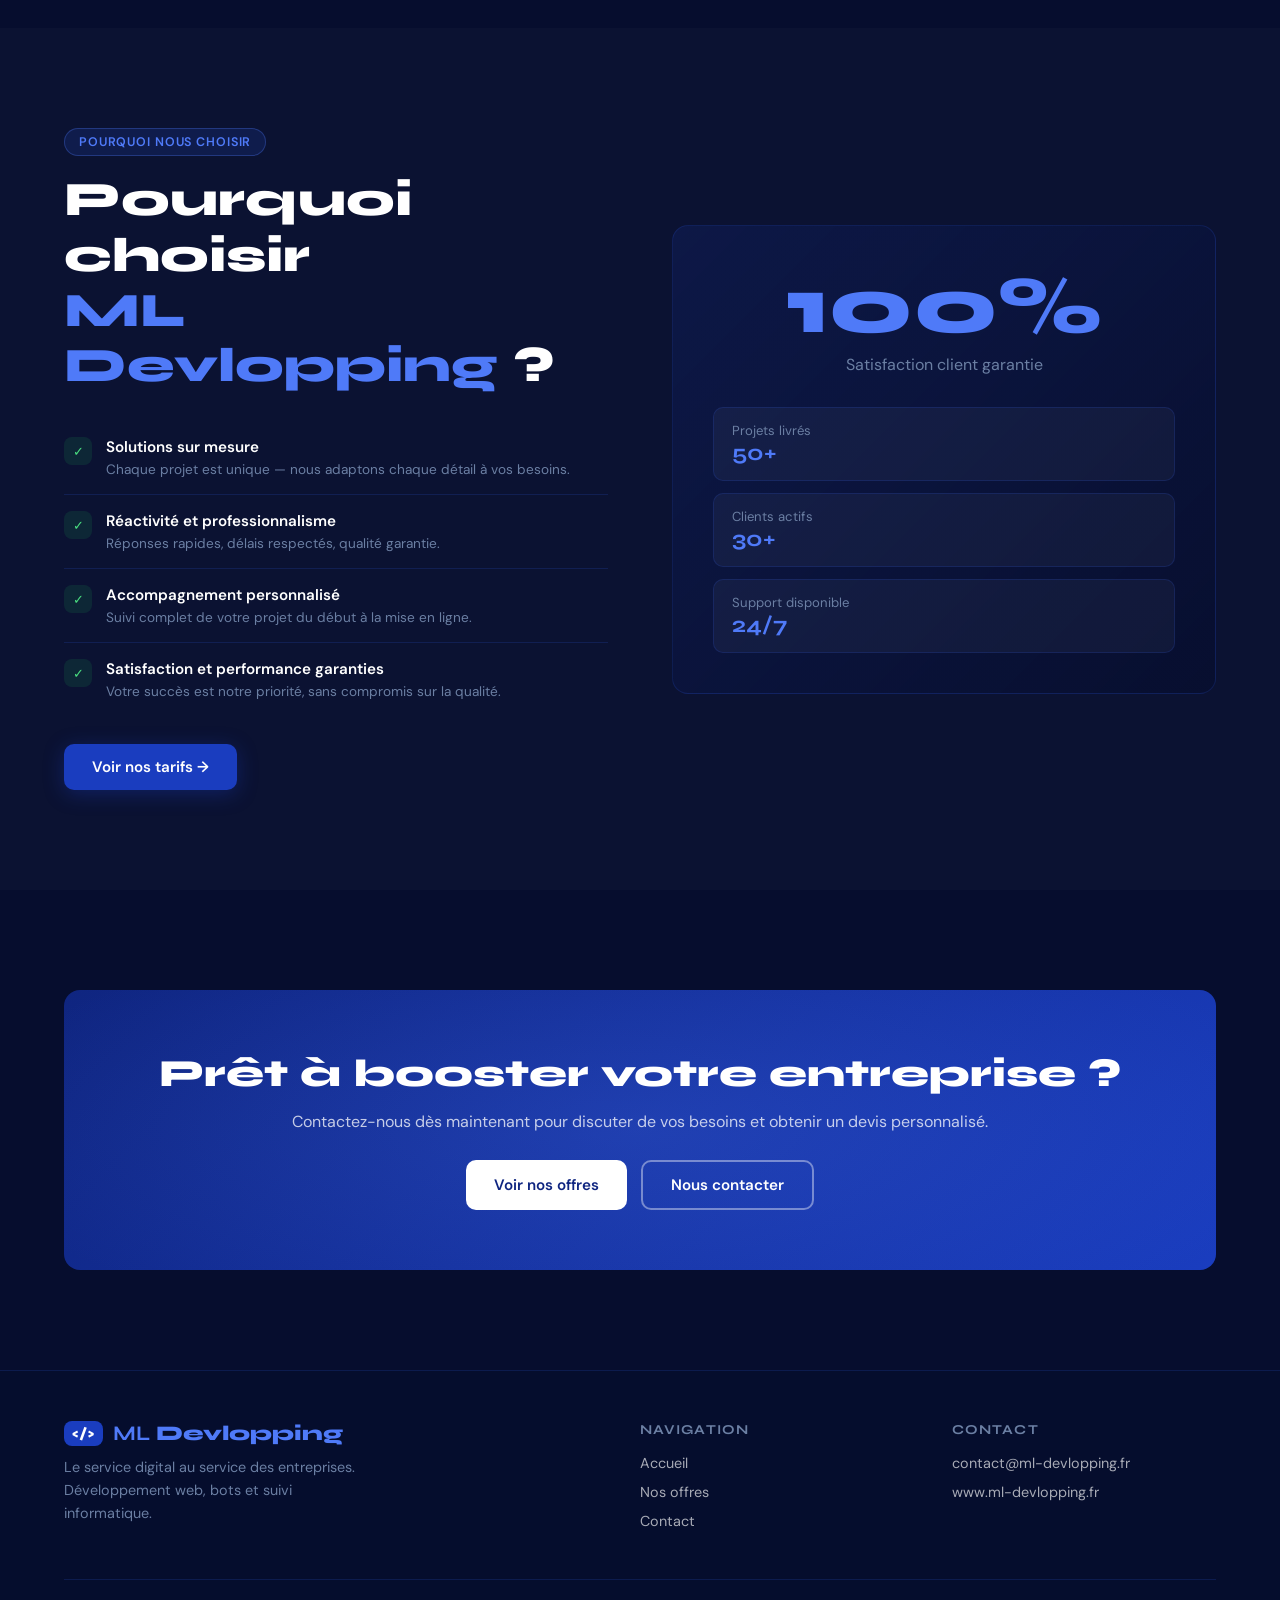
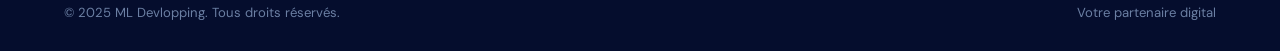
==== commit 7481c0de: "Update website domain from ml-devlopping.fr to ml-devlopping.be" ====
--- a/index.html
+++ b/index.html
@@ -199,7 +199,7 @@
           </div>
           <div style="display:flex;gap:10px;align-items:center">
             <div style="width:10px;height:10px;border-radius:50%;background:#4ade80;box-shadow:0 0 8px #4ade80"></div>
-            <span style="font-size:0.82rem;color:rgba(255,255,255,0.6)">Site en ligne · ml-devlopping.fr</span>
+            <span style="font-size:0.82rem;color:rgba(255,255,255,0.6)">Site en ligne · ml-devlopping.be</span>
           </div>
         </div>
         <div class="hcard hcard-float2">
